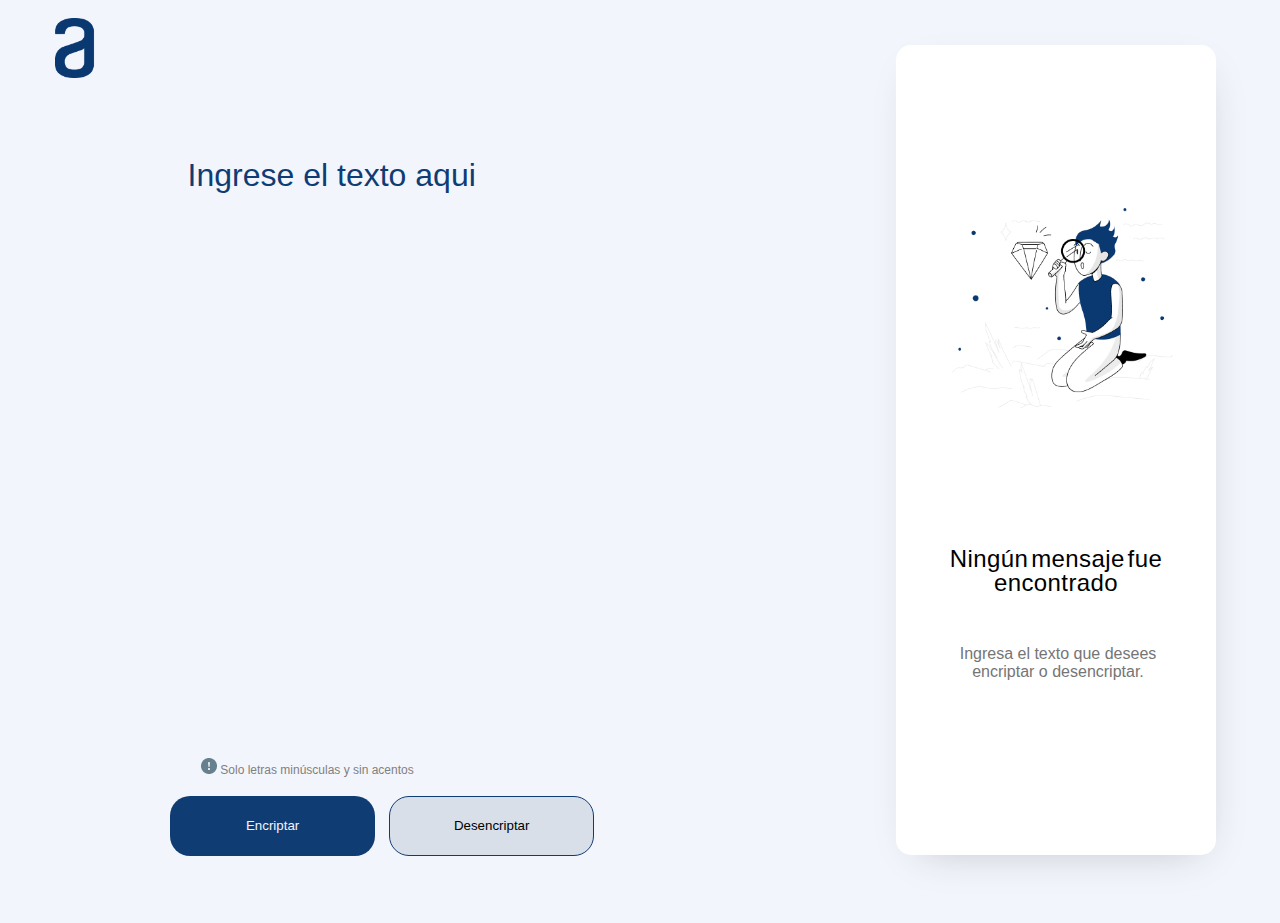
==== index.html @ 448ab8f9 "cambio en html" ====
<!DOCTYPE html>
<html lang="en">
<head>
    <meta charset="UTF-8">
    <meta http-equiv="X-UA-Compatible" content="IE=edge">
    <meta name="viewport" content="width=device-width, initial-scale=1.0">
    <link rel="stylesheet" href="reset.css">
    <link rel="stylesheet" href="style.css">
    <title>Encriptador</title>
</head>

<body>
    <!-- html para la pagina  -->
    <img class="logo" src="img/Logo@2x.png" alt="logo alura">
    <div class="first">
        <textarea name="encript" id="enc" cols="42" rows="15"  style="resize: none;" required placeholder="Ingrese el texto aqui"></textarea>
        <div class="box">
            <p class="adv"> <img class="imga" src="img/bi_exclamation-circle-fill-1.png">  Solo letras minúsculas y sin acentos</p>
            <input class="en" id="enb"  type="submit" value="Encriptar">
            <input class="de" id="deb" type="submit" value="Desencriptar">
        </div>
    </div>

    <div class="second">
        <img class="toy" id="jug" src="img/Muñeco.png" alt="muneco alura">
        <p class="no" id="non" >Ningún mensaje fue <br>encontrado</p>
        <textarea name="desencript" id="des" cols="40" rows="11" readonly="true" style="resize: none;" required placeholder="Ingresa el texto que desees encriptar o desencriptar."></textarea>
        <input class="copy" id="copy" type="submit" value="Copiar">
    </div>

</body>

<script>
    // script para desaparecer imagen y expandir cuadro con el boton de encriptar (temporalmente)
    let bot = document.getElementById("enb");
    let bon = document.getElementById("deb");
    let boc = document.getElementById("copy");
    let tex = document.getElementById("des")
    let tes = document.getElementById("enc")
    //para copiar
    let Img = document.getElementById("jug");
    let pa = document.getElementById("non")
    let cop = document.getElementById("copy")

    let vocales = ["a","i","u","e","o"];
    let abc = ["b","c","d","f","g","h","j","k","l","m","n","p","q","r","s","t","v","w","x","y","z"," ","  ",".",",","-","!","?","@","a","i","u","e","o"];
    let pt = "";
    let tp = "";
    let ps = "";
    let pal = "";

// funcion de encriptacion
    bot.addEventListener("click", miFuncion);

    function miFuncion() {
        pal=""
        // verifica si la funcion esta vacia y verifica cual de los 2 textarea contiene texto para pasar el dato a p
        let p ;
        if (tes.value.trim() !== "") {
            p = tes.value;
        }else {
            tex.value = ""
            Img.style.display = "block";
            pa.style.display = "block"
            tex.style.top = "" 
            tex.style.height = "" 
            tex.style.fontSize = "" 
            cop.style.display = ""
            return ;
            }
        if (p==pt){
            return pt
        }
        //inicia la funcion de encriptar
        for (let i = 0; i < p.length; i++){
        if(p[i]==vocales[0]){
            pt += "ai";
        }
        else if(p[i]==vocales[1]){
            pt += "imes";
        }
        else if(p[i]==vocales[2]){
            pt += "ufat";
        }
        else if(p[i]==vocales[3]){
            pt +=  "enter";
        }
        else if(p[i]==vocales[4]){
            pt += "ober";
        }
        else{
            pt += p[i]
        }
        }
        tes.value = pt;
        tex.value = tes.value;
        //desaparecer y agrandar
        Img.style.display = "none";
        pa.style.display ="none"
        tex.style.top = "10%"
        tex.style.height = "70%";
        tex.style.fontSize = "25px"
        cop.style.display = "inline-block";
    }
//funcion de desencriptacion 
    bon.addEventListener("click", miFuncion2);

    function miFuncion2() {
        pt=""
        pal = ""
        // verifica si la funcion esta vacia y verifica cual de los 2 textarea contiene texto para pasar el dato a tp
        let tp;
        if (tes.value.trim() !== "") {
            tp = tes.value;
        }else  if (tex.value.trim() !== "") {
            tp = tes.value;
        }
        else{
            tex.value = ""
            Img.style.display = "block";
            pa.style.display = "block"
            tex.style.top = "" 
            tex.style.height = "" 
            tex.style.fontSize = "" 
            cop.style.display = ""
            return;
        }
        //inicia la funcion de desencriptar
        for(let x = 0; x<tp.length;x++){
                ps += tp[x]
                if((ps=="a")&&(tp[x+1]=="i")){
                    ps=""
                    x=x+1
                    pal += "a"
                }
                if ((ps=="u")&&(tp[x+1] === "f" && tp[x+2] === "a" && tp[x+3] === "t")){
                    ps=""
                    x=x+3
                    pal+="u"
                }
                if ((ps=="i")&&(tp[x+1] === "m" && tp[x+2] === "e" && tp[x+3] === "s")){
                    ps=""
                    x=x+3
                    pal+="i"
                }
                if ((ps=="o")&&(tp[x+1] === "b" && tp[x+2] === "e" && tp[x+3] === "r")){
                    ps=""
                    x=x+3
                    pal+="o"
                }
                if ((ps=="e")&&(tp[x+1] === "n" && tp[x+2] === "t" && tp[x+3] === "e"&& tp[x+4] === "r")){
                    ps=""
                    x=x+4
                    pal+="e"
                }
                else{
                    for(let y = 0; y < abc.length; y++){
                        if(ps == abc[y]){
                            pal += abc[y]
                            ps=""
                        }
                    }
                }
            }
        tes.value = pal;
        tex.value = tes.value;
        // desaparecer y agrandar 
        Img.style.display = "none";
        pa.style.display ="none"
        tex.style.top = "10%"
        tex.style.height = "70%";
        tex.style.fontSize = "25px"
        cop.style.display = "inline-block";
    }
    //copiar
     boc.addEventListener('click', () => {
        tex.select();
        document.execCommand('copy');
    });

</script>

</html>
---- style.css ----
body{
    width: auto;
    height: auto;
    background-color: #f3f5fc;
}
.logo{
    width: 150px;
    position: absolute;
    top: 2%;
}
.first{
    box-sizing: border-box;
    border: 2px ;
    margin-right: 20px;
    height: 825px; width: 50%;
    position: absolute;
    top: 8%; left: 10%;
}
textarea:focus {
    outline: none;
  }
#enc{
    color: #103c74;
    background-color: #f3f5fc;
    width: 80%;
    font-family: "Gill Sans", sans-serif;
    font-size: 32px;
    text-align: left;
    position: relative;
    top: 10%; left: 9%;
    border: #D8DFE8;
}
#enc::placeholder{
    color: #103c74;
}
.box{
    box-sizing: border-box;
    border: 2px ;
    margin-right: 20px;
    position: relative;
    top: 15%; left: 5%;
    width: 80%; height: 20%;
}
.adv{
    font-family: "Gill Sans", sans-serif;
    font-size: 12px;
    color: grey;
    position: relative;
    bottom: 0px; left: 8%;
}
.en,.de{
    position: relative;
    top: 22%;
}
.en{
    background-color: #103c74;
    border: 0px none ;
    border-radius: 20px;
    font-family: "Gill Sans", sans-serif;
    color: #f3f5fc;
    width: 40%; height: 60px;
    position: relative;
    top: 12%; left: 2%;
}
.de{
    background-color: #d8dfe8;
    border: solid #103c74 1px;
    border-radius: 20px;
    font-family: "Gill Sans", sans-serif;
    width: 40%; height: 60px;
    position: relative;
    top: 12%; left: 4%;
}
.second{
    background-color: white;
    box-sizing: border-box;
    border: 2px  solid white ;
    border-radius: 15px;
    height: 90%; width: 25%;
    position: absolute;
    top: 5%; left: 70%;
    box-shadow: 4px 13px 41px -21px #b4b8be;
}
.toy{
    width: 70%;
    position: absolute;
    top: 20%; left: 17%;
}
.no{
    text-align: center;
    font-family: "Arial Black", Gadget, sans-serif;
    font-size: 24px;
    letter-spacing: 0.4px;
    word-spacing: -4.2px;
    position: relative;
    top: 62%;
}
#des{
    text-align: center;
    font-family: "Gill Sans", sans-serif;
    font-size: 16px;
    width: 80%;
    height: 20%;
    position: relative;
    top: 68%; left: 10%;
    border: white;
}.copy{
    background-color: #103c74;
    border: 0px none ;
    border-radius: 20px;
    font-family: "Gill Sans", sans-serif;
    color: #f3f5fc;
    
    position: relative;
    top: 15%; left: 25%;
    width: 200px; height: 60px;
    display: none;
}
/* efectos generales */

.en:hover,.de:hover,.copy:hover{
    transition: .25s;
    transform: scale(1.1);
}
/* inicia ajuste para dispositivos */
@media (max-width:800px){
    .logo{
        width: 25%;
    }
    .first{
        position: relative;
        width: 75%; height: auto;
        display: block;
        position: relative; 
        left: 12.5%; top: 100px;
    }
    #enc{
        color: #103c74;
        font-size: 24px;
        height: 375px;
    }
    .box{
        width: 100%;
    }
    .adv{
        left:-20px;
    }
    .en{
        width: 115%;
        left: -30px ; top: 10px;
    }
    .de{
        color: #173359;
        width: 115%;
        left: -31px; top: 20px;
        background-color: #f3f5fc;
    }
    .second{
        position: relative;
        width: 75%; height: 100%;
        display: inline-block;
        position: relative; 
        left: 12.5%; top: 200px; 
        margin-bottom: 250px; 
    }
    .no{
        position: relative;
        top: 10px;
        font-family: Tahoma, Geneva, sans-serif;
        font-size: 24px;
        letter-spacing: 0px;
        word-spacing: -0.2px;
        color: #000000;
        font-weight: 400;
        text-decoration: none;
        font-style: normal;
        font-variant: normal;
        text-transform: none;
    }
    .toy{
        width: 0%;
        display: none;
    }
    #des{
        margin-top:15px;
        color: #173359;
        height: 25%;
        font-family: Arial, Helvetica, sans-serif;
        font-size: 14px;
    }
    .copy{
        left: 15%;
        margin-bottom: 5%;
        color: #103c74;
        background-color: white;
        border: solid #103c74 1px;
    }
}
@media ((min-width:801px) and (max-width:1019px)){
    .logo{
        width: 25%;
    }
    .first{
        position: relative;
        width: 100%; height: auto;
        display: block;
        position: relative; 
        left: 0%; top: 150px;
    }
    #enc{
        color: #103c74;
        font-size: 30px;
        height: 375px;
    }
    .box{
        width: 100%;
    }
    .adv{ 
        left:50px;
    }
    .en{
        width: 40%;
        left: 50px ; top: 15px;
    }
    .de{
        color: #173359;
        width: 40%;
        left: 75px; top: 15px;
        background-color: #f3f5fc;
    }
    .second{
        position: relative;
        width: 75%; height: 100%;
        display: inline-block;
        position: relative; 
        left: 12.5%; top: 200px;    
        margin-bottom: 250px; 
    }
    .no{
        position: relative;
        top: 10px;
        font-family: Tahoma, Geneva, sans-serif;
        font-size: 24px;
        letter-spacing: 0px;
        word-spacing: -0.2px;
        color: #000000;
        font-weight: 400;
        text-decoration: none;
        font-style: normal;
        font-variant: normal;
        text-transform: none;
    }
    .toy{
        width: 0%;
        display: none;
    }
    #des{
        text-align: center;
        margin-top:15px;
        color: #173359;
        height: 25%;
        font-family: Arial, Helvetica, sans-serif;
        font-size: 14px;
    }
    .copy{
        left: 33%;
        margin-bottom: 5%;
        color: #103c74;
        background-color: white;
        border: solid #103c74 1px;
    }
}
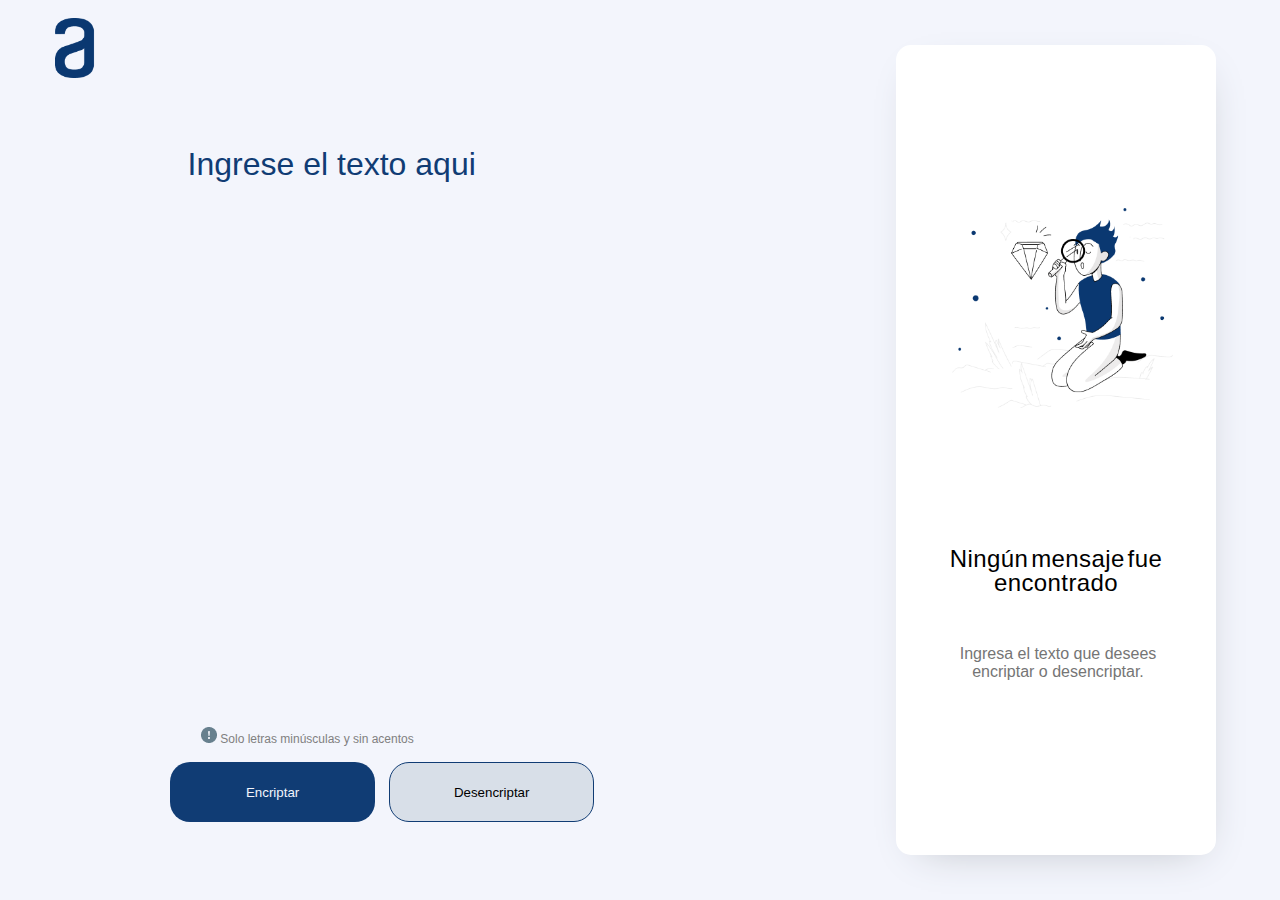
==== commit 671671e1: "se agrego la ñ" ====
--- a/index.html
+++ b/index.html
@@ -43,9 +43,8 @@
     let cop = document.getElementById("copy")
 
     let vocales = ["a","i","u","e","o"];
-    let abc = ["b","c","d","f","g","h","j","k","l","m","n","p","q","r","s","t","v","w","x","y","z"," ","  ",".",",","-","!","?","@","a","i","u","e","o"];
+    let abc = ["b","c","d","f","g","h","j","k","l","m","n","ñ","p","q","r","s","t","v","w","x","y","z"," ","  ",".",",","-","!","?","@","a","i","u","e","o"];
     let pt = "";
-    let tp = "";
     let ps = "";
     let pal = "";
 
@@ -106,16 +105,13 @@
     bon.addEventListener("click", miFuncion2);
 
     function miFuncion2() {
-        pt=""
-        pal = ""
+        pt="";
+        pal ="";
         // verifica si la funcion esta vacia y verifica cual de los 2 textarea contiene texto para pasar el dato a tp
         let tp;
         if (tes.value.trim() !== "") {
             tp = tes.value;
-        }else  if (tex.value.trim() !== "") {
-            tp = tes.value;
-        }
-        else{
+        }else{
             tex.value = ""
             Img.style.display = "block";
             pa.style.display = "block"
--- a/style.css
+++ b/style.css
@@ -12,7 +12,7 @@
     box-sizing: border-box;
     border: 2px ;
     margin-right: 20px;
-    height: 825px; width: 50%;
+    height: 80%; width: 50%;
     position: absolute;
     top: 8%; left: 10%;
 }
@@ -22,7 +22,7 @@
 #enc{
     color: #103c74;
     background-color: #f3f5fc;
-    width: 80%;
+    width: 80%; height:  75%;
     font-family: "Gill Sans", sans-serif;
     font-size: 32px;
     text-align: left;
@@ -182,6 +182,7 @@
         display: none;
     }
     #des{
+        text-align: center;
         margin-top:15px;
         color: #173359;
         height: 25%;
